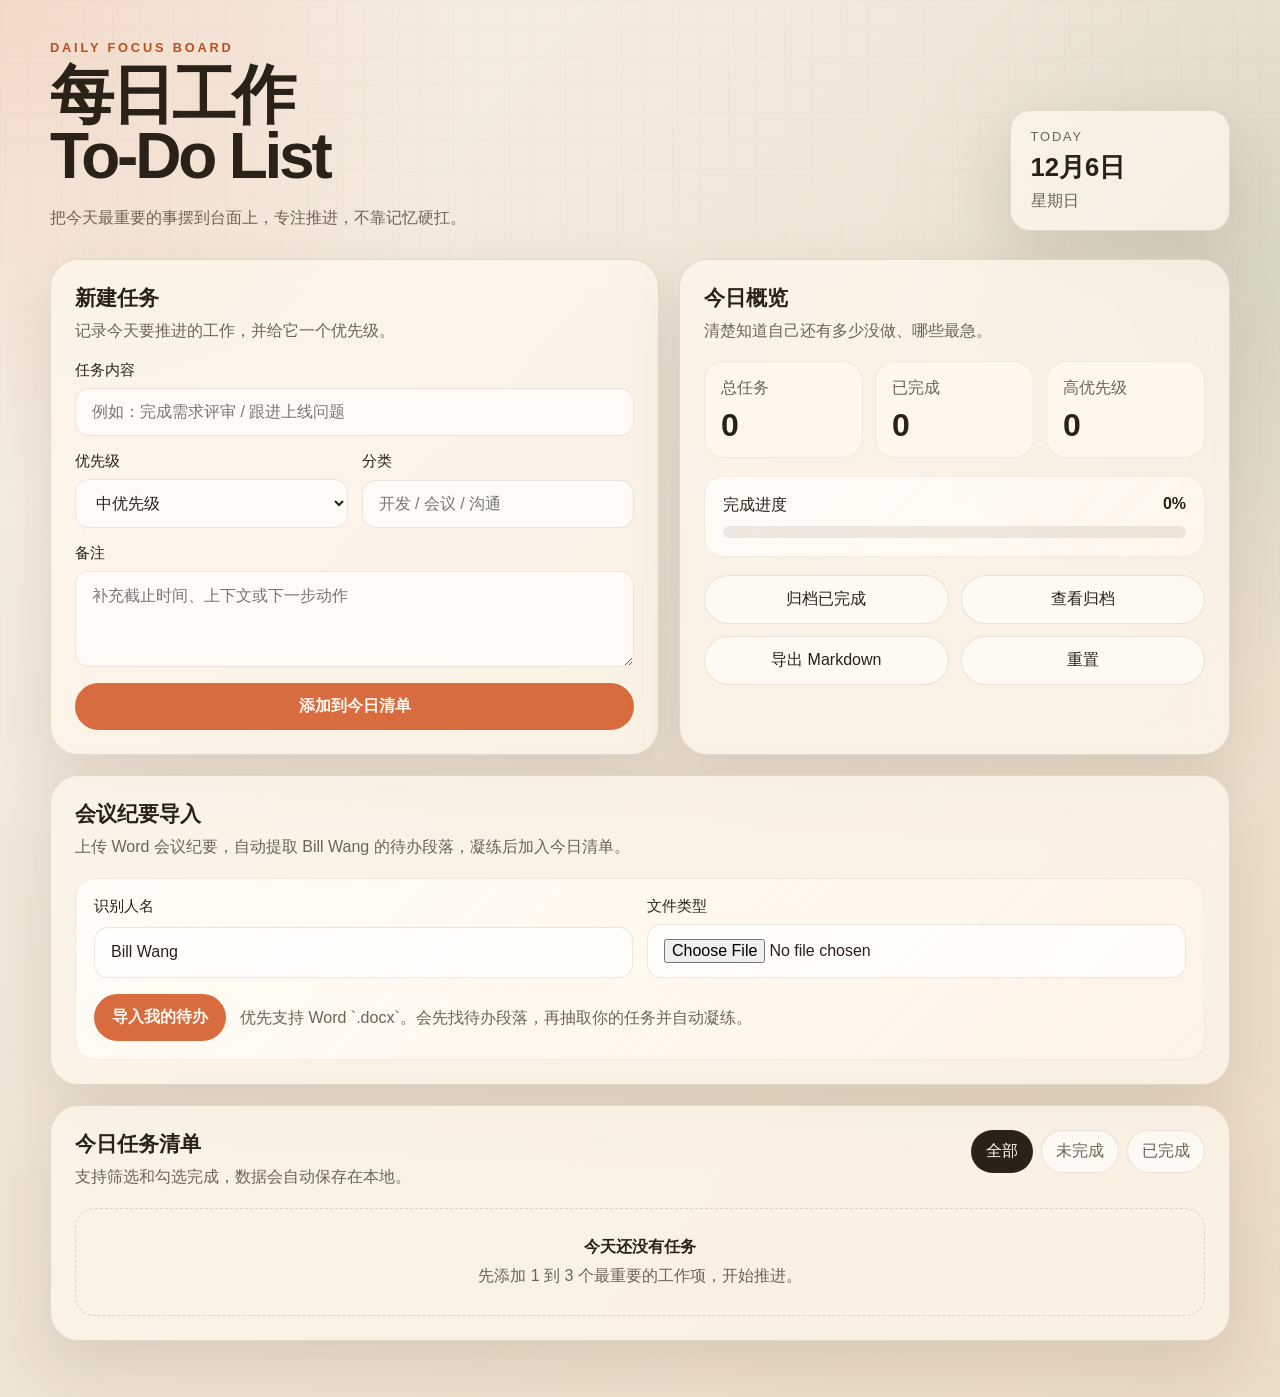
==== index.html @ 5958d1a0 "init daily work todo" ====
<!DOCTYPE html>
<html lang="zh-CN">
  <head>
    <meta charset="UTF-8" />
    <meta name="viewport" content="width=device-width, initial-scale=1.0" />
    <title>Daily Work Todo</title>
    <link rel="stylesheet" href="./styles.css" />
  </head>
  <body>
    <div class="app-shell">
      <header class="hero">
        <div class="hero__content">
          <p class="eyebrow">DAILY FOCUS BOARD</p>
          <h1>每日工作 To-Do List</h1>
          <p class="hero__text">
            把今天最重要的事摆到台面上，专注推进，不靠记忆硬扛。
          </p>
        </div>
        <div class="hero__meta">
          <div class="date-card">
            <span class="date-card__label">Today</span>
            <strong id="todayLabel"></strong>
            <span id="weekdayLabel"></span>
          </div>
        </div>
      </header>

      <main class="dashboard">
        <section class="panel panel--form">
          <div class="panel__header">
            <h2>新建任务</h2>
            <p>记录今天要推进的工作，并给它一个优先级。</p>
          </div>

          <form id="todoForm" class="todo-form">
            <label class="field">
              <span>任务内容</span>
              <input
                id="taskInput"
                name="task"
                type="text"
                maxlength="120"
                placeholder="例如：完成需求评审 / 跟进上线问题"
                required
              />
            </label>

            <div class="form-grid">
              <label class="field">
                <span>优先级</span>
                <select id="priorityInput" name="priority">
                  <option value="high">高优先级</option>
                  <option value="medium" selected>中优先级</option>
                  <option value="low">低优先级</option>
                </select>
              </label>

              <label class="field">
                <span>分类</span>
                <input
                  id="categoryInput"
                  name="category"
                  type="text"
                  maxlength="30"
                  placeholder="开发 / 会议 / 沟通"
                />
              </label>
            </div>

            <label class="field">
              <span>备注</span>
              <textarea
                id="noteInput"
                name="note"
                rows="3"
                maxlength="200"
                placeholder="补充截止时间、上下文或下一步动作"
              ></textarea>
            </label>

            <button type="submit" class="button button--primary">添加到今日清单</button>
          </form>
        </section>

        <section class="panel panel--overview">
          <div class="panel__header">
            <h2>今日概览</h2>
            <p>清楚知道自己还有多少没做、哪些最急。</p>
          </div>

          <div class="stats">
            <article class="stat-card">
              <span>总任务</span>
              <strong id="totalCount">0</strong>
            </article>
            <article class="stat-card">
              <span>已完成</span>
              <strong id="doneCount">0</strong>
            </article>
            <article class="stat-card">
              <span>高优先级</span>
              <strong id="highCount">0</strong>
            </article>
          </div>

          <div class="progress-block">
            <div class="progress-block__top">
              <span>完成进度</span>
              <strong id="progressText">0%</strong>
            </div>
            <div class="progress-bar" aria-hidden="true">
              <div id="progressFill" class="progress-bar__fill"></div>
            </div>
          </div>

          <div class="quick-actions">
            <div class="tooltip-wrap">
              <button
                id="clearDoneButton"
                class="button button--ghost quick-actions__button"
                type="button"
                aria-describedby="archiveHint"
              >
                归档已完成
              </button>
              <div id="archiveHint" class="tooltip-bubble" role="tooltip">
                已完成任务会保存在当前浏览器本地，可随时查看归档或导出 Markdown。
              </div>
            </div>
            <a
              class="button button--ghost button--link quick-actions__button"
              href="./archive.html"
            >
              查看归档
            </a>
            <button id="exportMarkdownButton" class="button button--ghost quick-actions__button" type="button">
              导出 Markdown
            </button>
            <button id="resetButton" class="button button--ghost quick-actions__button" type="button">
              重置
            </button>
          </div>
        </section>

        <section class="panel panel--import">
          <div class="panel__header">
            <h2>会议纪要导入</h2>
            <p>上传 Word 会议纪要，自动提取 Bill Wang 的待办段落，凝练后加入今日清单。</p>
          </div>

          <div class="import-card">
            <div class="form-grid">
              <label class="field">
                <span>识别人名</span>
                <input
                  id="ownerInput"
                  name="owner"
                  type="text"
                  value="Bill Wang"
                  maxlength="40"
                  placeholder="例如：Bill Wang"
                />
              </label>

              <label class="field">
                <span>文件类型</span>
                <input
                  id="fileInput"
                  name="file"
                  type="file"
                  accept=".docx,.txt,.md,.pdf"
                />
              </label>
            </div>

            <div class="import-actions">
              <button id="importButton" class="button button--primary" type="button">
                导入我的待办
              </button>
              <p id="importStatus" class="import-status">
                优先支持 Word `.docx`。会先找待办段落，再抽取你的任务并自动凝练。
              </p>
            </div>
          </div>
        </section>

        <section class="panel panel--list">
          <div class="panel__header panel__header--split">
            <div>
              <h2>今日任务清单</h2>
              <p>支持筛选和勾选完成，数据会自动保存在本地。</p>
            </div>

            <div class="filters" role="tablist" aria-label="任务筛选">
              <button class="filter is-active" data-filter="all" type="button">全部</button>
              <button class="filter" data-filter="todo" type="button">未完成</button>
              <button class="filter" data-filter="done" type="button">已完成</button>
            </div>
          </div>

          <div id="emptyState" class="empty-state">
            <strong id="emptyStateTitle">今天还没有任务</strong>
            <p id="emptyStateText">先添加 1 到 3 个最重要的工作项，开始推进。</p>
          </div>

          <ul id="todoList" class="todo-list" aria-live="polite"></ul>
        </section>
      </main>
    </div>

    <template id="todoItemTemplate">
      <li class="todo-item">
        <div class="todo-item__body">
          <label class="todo-item__main">
            <input class="todo-item__checkbox" type="checkbox" />
            <span class="todo-item__content">
              <span class="todo-item__topline">
                <strong class="todo-item__title"></strong>
                <select class="todo-item__priority" aria-label="调整优先级">
                  <option value="high">高优先级</option>
                  <option value="medium">中优先级</option>
                  <option value="low">低优先级</option>
                </select>
              </span>
              <span class="todo-item__meta"></span>
              <span class="todo-item__note"></span>
            </span>
          </label>
          <div class="todo-item__details" hidden>
            <button class="todo-item__toggle" type="button">展开详情</button>
            <p class="todo-item__detail-text"></p>
          </div>
        </div>
        <button class="todo-item__delete" type="button" aria-label="删除任务">删除</button>
      </li>
    </template>

    <script src="./script.js"></script>
  </body>
</html>
---- styles.css ----
:root {
  --bg: #f5efe4;
  --panel: rgba(255, 248, 237, 0.72);
  --panel-strong: #fff7ec;
  --line: rgba(88, 64, 37, 0.14);
  --text: #2a2118;
  --muted: #6e6254;
  --accent: #d96c3f;
  --accent-strong: #b84f24;
  --green: #2d7a57;
  --yellow: #d9a52f;
  --shadow: 0 24px 60px rgba(72, 48, 25, 0.12);
  --radius-xl: 28px;
  --radius-lg: 20px;
  --radius-md: 14px;
}

* {
  box-sizing: border-box;
}

body {
  margin: 0;
  min-height: 100vh;
  font-family: "Avenir Next", "Segoe UI", "PingFang SC", "Hiragino Sans GB", "Microsoft YaHei", sans-serif;
  color: var(--text);
  background:
    radial-gradient(circle at top left, rgba(217, 108, 63, 0.18), transparent 26%),
    radial-gradient(circle at right 20%, rgba(45, 122, 87, 0.12), transparent 24%),
    linear-gradient(135deg, #f8f2e8 0%, #efe3d3 48%, #eadbc6 100%);
}

body::before {
  content: "";
  position: fixed;
  inset: 0;
  pointer-events: none;
  background-image:
    linear-gradient(rgba(88, 64, 37, 0.03) 1px, transparent 1px),
    linear-gradient(90deg, rgba(88, 64, 37, 0.03) 1px, transparent 1px);
  background-size: 28px 28px;
  mask-image: linear-gradient(to bottom, rgba(0, 0, 0, 0.55), transparent 92%);
}

.app-shell {
  width: min(1180px, calc(100% - 32px));
  margin: 0 auto;
  padding: 40px 0 56px;
}

.hero {
  display: flex;
  justify-content: space-between;
  gap: 24px;
  align-items: end;
  margin-bottom: 28px;
}

.eyebrow {
  margin: 0 0 10px;
  color: var(--accent-strong);
  font-size: 0.8rem;
  font-weight: 700;
  letter-spacing: 0.22em;
}

h1,
h2,
p {
  margin: 0;
}

h1 {
  font-size: clamp(2.4rem, 5vw, 4.8rem);
  line-height: 0.96;
  letter-spacing: -0.05em;
  max-width: 8ch;
}

.hero__text {
  max-width: 520px;
  margin-top: 16px;
  color: var(--muted);
  font-size: 1.02rem;
  line-height: 1.65;
}

.date-card,
.panel {
  backdrop-filter: blur(14px);
  -webkit-backdrop-filter: blur(14px);
  background: var(--panel);
  border: 1px solid var(--line);
  box-shadow: var(--shadow);
}

.date-card {
  min-width: 220px;
  padding: 18px 20px;
  border-radius: var(--radius-lg);
  display: grid;
  gap: 6px;
}

.date-card__label {
  font-size: 0.8rem;
  color: var(--muted);
  text-transform: uppercase;
  letter-spacing: 0.15em;
}

.date-card strong {
  font-size: 1.6rem;
}

.date-card span:last-child {
  color: var(--muted);
}

.dashboard {
  display: grid;
  grid-template-columns: 1.05fr 0.95fr;
  gap: 20px;
}

.panel {
  border-radius: var(--radius-xl);
  padding: 24px;
}

.panel--list {
  grid-column: 1 / -1;
}

.panel--import {
  grid-column: 1 / -1;
}

.hero--archive h1 {
  max-width: 12ch;
}

.panel__header {
  margin-bottom: 18px;
}

.panel__header h2 {
  font-size: 1.3rem;
  margin-bottom: 6px;
}

.panel__header p {
  color: var(--muted);
  line-height: 1.6;
}

.panel__header--split {
  display: flex;
  justify-content: space-between;
  gap: 20px;
  align-items: start;
}

.todo-form {
  display: grid;
  gap: 16px;
}

.form-grid {
  display: grid;
  grid-template-columns: repeat(2, minmax(0, 1fr));
  gap: 14px;
}

.field {
  display: grid;
  gap: 8px;
}

.field span {
  font-size: 0.92rem;
  font-weight: 500;
}

input,
select,
textarea,
button {
  font: inherit;
}

input,
select,
textarea {
  width: 100%;
  border: 1px solid rgba(88, 64, 37, 0.12);
  background: rgba(255, 255, 255, 0.66);
  color: var(--text);
  border-radius: var(--radius-md);
  padding: 14px 16px;
  outline: none;
  transition: border-color 180ms ease, transform 180ms ease, box-shadow 180ms ease;
}

input:focus,
select:focus,
textarea:focus {
  border-color: rgba(217, 108, 63, 0.8);
  box-shadow: 0 0 0 4px rgba(217, 108, 63, 0.12);
}

textarea {
  resize: vertical;
  min-height: 96px;
}

.button {
  border: 0;
  border-radius: 999px;
  padding: 13px 18px;
  cursor: pointer;
  transition: transform 180ms ease, opacity 180ms ease, background-color 180ms ease;
}

.button--link {
  display: inline-flex;
  align-items: center;
  justify-content: center;
  text-decoration: none;
}

.button:hover,
.filter:hover,
.todo-item__delete:hover {
  transform: translateY(-1px);
}

.button--primary {
  background: var(--accent);
  color: #fff8f1;
  font-weight: 700;
}

.button--primary:hover {
  background: var(--accent-strong);
}

.button--ghost {
  background: rgba(255, 255, 255, 0.55);
  color: var(--text);
  border: 1px solid rgba(88, 64, 37, 0.12);
}

.stats {
  display: grid;
  grid-template-columns: repeat(3, minmax(0, 1fr));
  gap: 12px;
}

.stat-card {
  padding: 16px;
  border-radius: var(--radius-lg);
  background: var(--panel-strong);
  border: 1px solid rgba(88, 64, 37, 0.08);
}

.stat-card span {
  display: block;
  color: var(--muted);
  margin-bottom: 10px;
}

.stat-card strong {
  font-size: 2rem;
  line-height: 1;
}

.progress-block {
  margin-top: 18px;
  padding: 18px;
  border-radius: var(--radius-lg);
  background: linear-gradient(135deg, rgba(255, 255, 255, 0.7), rgba(255, 247, 236, 0.95));
  border: 1px solid rgba(88, 64, 37, 0.08);
}

.progress-block__top {
  display: flex;
  justify-content: space-between;
  margin-bottom: 10px;
}

.progress-bar {
  height: 12px;
  border-radius: 999px;
  background: rgba(88, 64, 37, 0.1);
  overflow: hidden;
}

.progress-bar__fill {
  width: 0;
  height: 100%;
  border-radius: inherit;
  background: linear-gradient(90deg, #2d7a57, #71b77d);
  transition: width 220ms ease;
}

.quick-actions {
  display: grid;
  grid-template-columns: repeat(2, minmax(180px, 1fr));
  gap: 12px;
  margin-top: 18px;
  align-items: start;
}

.quick-actions__button {
  width: 100%;
  min-height: 48px;
  white-space: nowrap;
}

.tooltip-wrap {
  position: relative;
}

.tooltip-bubble {
  position: absolute;
  left: 0;
  top: calc(100% + 10px);
  z-index: 10;
  width: min(320px, calc(100vw - 64px));
  padding: 12px 14px;
  border-radius: 14px;
  background: #2f2419;
  color: #fff8f1;
  font-size: 0.88rem;
  line-height: 1.55;
  box-shadow: 0 18px 36px rgba(31, 21, 12, 0.18);
  opacity: 0;
  transform: translateY(-4px);
  pointer-events: none;
  transition: opacity 180ms ease, transform 180ms ease;
}

.tooltip-bubble::before {
  content: "";
  position: absolute;
  left: 22px;
  bottom: 100%;
  border-width: 7px;
  border-style: solid;
  border-color: transparent transparent #2f2419 transparent;
}

.tooltip-wrap:hover .tooltip-bubble,
.tooltip-wrap:focus-within .tooltip-bubble {
  opacity: 1;
  transform: translateY(0);
}

.import-card {
  padding: 18px;
  border-radius: var(--radius-lg);
  background: linear-gradient(135deg, rgba(255, 252, 246, 0.95), rgba(255, 244, 231, 0.72));
  border: 1px solid rgba(88, 64, 37, 0.08);
}

.import-actions {
  display: flex;
  align-items: center;
  gap: 14px;
  margin-top: 16px;
}

.import-status {
  color: var(--muted);
  line-height: 1.6;
}

.import-status.is-success {
  color: var(--green);
}

.import-status.is-error {
  color: var(--accent-strong);
}

.filters {
  display: inline-flex;
  flex-wrap: wrap;
  gap: 8px;
}

.filter {
  border: 1px solid rgba(88, 64, 37, 0.12);
  background: rgba(255, 255, 255, 0.58);
  color: var(--muted);
  border-radius: 999px;
  padding: 10px 14px;
  cursor: pointer;
}

.filter.is-active {
  background: var(--text);
  color: #fff8f1;
}

.empty-state {
  padding: 28px 22px;
  text-align: center;
  border-radius: var(--radius-lg);
  border: 1px dashed rgba(88, 64, 37, 0.18);
  color: var(--muted);
}

.empty-state strong {
  display: block;
  margin-bottom: 8px;
  color: var(--text);
}

.archive-groups {
  display: grid;
  gap: 18px;
}

.archive-group {
  padding: 20px;
  border-radius: var(--radius-lg);
  background: rgba(255, 251, 245, 0.78);
  border: 1px solid rgba(88, 64, 37, 0.08);
}

.archive-group__title {
  margin: 0 0 12px;
  font-size: 1.15rem;
}

.archive-list {
  margin: 0;
  padding-left: 18px;
  display: grid;
  gap: 12px;
}

.archive-list__item p {
  margin: 6px 0 0;
  color: var(--muted);
  line-height: 1.6;
}

.archive-list__detail {
  white-space: pre-wrap;
}

.todo-list {
  list-style: none;
  padding: 0;
  margin: 0;
  display: grid;
  gap: 12px;
}

.todo-item {
  display: flex;
  justify-content: space-between;
  gap: 16px;
  align-items: start;
  padding: 18px;
  border-radius: 18px;
  background: rgba(255, 251, 245, 0.86);
  border: 1px solid rgba(88, 64, 37, 0.1);
  animation: rise 220ms ease;
}

.todo-item__body {
  flex: 1;
  min-width: 0;
}

.todo-item.is-done {
  opacity: 0.72;
}

.todo-item.is-done .todo-item__title {
  text-decoration: line-through;
}

.todo-item__main {
  display: flex;
  gap: 14px;
  align-items: start;
  flex: 1;
  cursor: pointer;
}

.todo-item__checkbox {
  width: 20px;
  height: 20px;
  margin-top: 4px;
  accent-color: var(--green);
}

.todo-item__content {
  min-width: 0;
  display: grid;
  gap: 8px;
}

.todo-item__topline {
  display: flex;
  flex-wrap: wrap;
  gap: 10px;
  align-items: center;
  justify-content: space-between;
}

.todo-item__title {
  font-size: 1.05rem;
  flex: 1;
}

.todo-item__priority {
  width: auto;
  min-width: 116px;
  padding: 8px 12px;
  border-radius: 999px;
  font-size: 0.8rem;
  font-weight: 700;
  background: rgba(255, 255, 255, 0.88);
}

.todo-item__priority[data-priority="high"] {
  background: rgba(217, 108, 63, 0.14);
  color: var(--accent-strong);
}

.todo-item__priority[data-priority="medium"] {
  background: rgba(217, 165, 47, 0.14);
  color: #9a6e10;
}

.todo-item__priority[data-priority="low"] {
  background: rgba(45, 122, 87, 0.12);
  color: var(--green);
}

.todo-item__meta,
.todo-item__note {
  color: var(--muted);
  line-height: 1.55;
}

.todo-item__details {
  margin-left: 34px;
  margin-top: 8px;
}

.todo-item__toggle {
  padding: 0;
  border: 0;
  background: transparent;
  color: var(--accent-strong);
  cursor: pointer;
  font-weight: 600;
}

.todo-item__detail-text {
  margin-top: 10px;
  padding: 12px 14px;
  border-radius: 14px;
  background: rgba(255, 247, 236, 0.92);
  border: 1px solid rgba(88, 64, 37, 0.08);
  color: var(--muted);
  line-height: 1.7;
  white-space: pre-wrap;
}

.todo-item__delete {
  border: 0;
  background: transparent;
  color: var(--accent-strong);
  cursor: pointer;
  padding: 8px 4px;
}

@keyframes rise {
  from {
    opacity: 0;
    transform: translateY(8px);
  }
  to {
    opacity: 1;
    transform: translateY(0);
  }
}

@media (max-width: 900px) {
  .hero,
  .panel__header--split,
  .quick-actions,
  .import-actions {
    flex-direction: column;
    align-items: stretch;
  }

  .dashboard {
    grid-template-columns: 1fr;
  }

  h1 {
    max-width: none;
  }
}

@media (max-width: 640px) {
  .app-shell {
    width: min(100% - 20px, 100%);
    padding-top: 20px;
    padding-bottom: 28px;
  }

  .panel {
    padding: 18px;
    border-radius: 22px;
  }

  .stats,
  .form-grid {
    grid-template-columns: 1fr;
  }

  .quick-actions {
    grid-template-columns: 1fr;
  }

  .todo-item {
    flex-direction: column;
  }

  .todo-item__delete {
    padding-top: 0;
  }
}
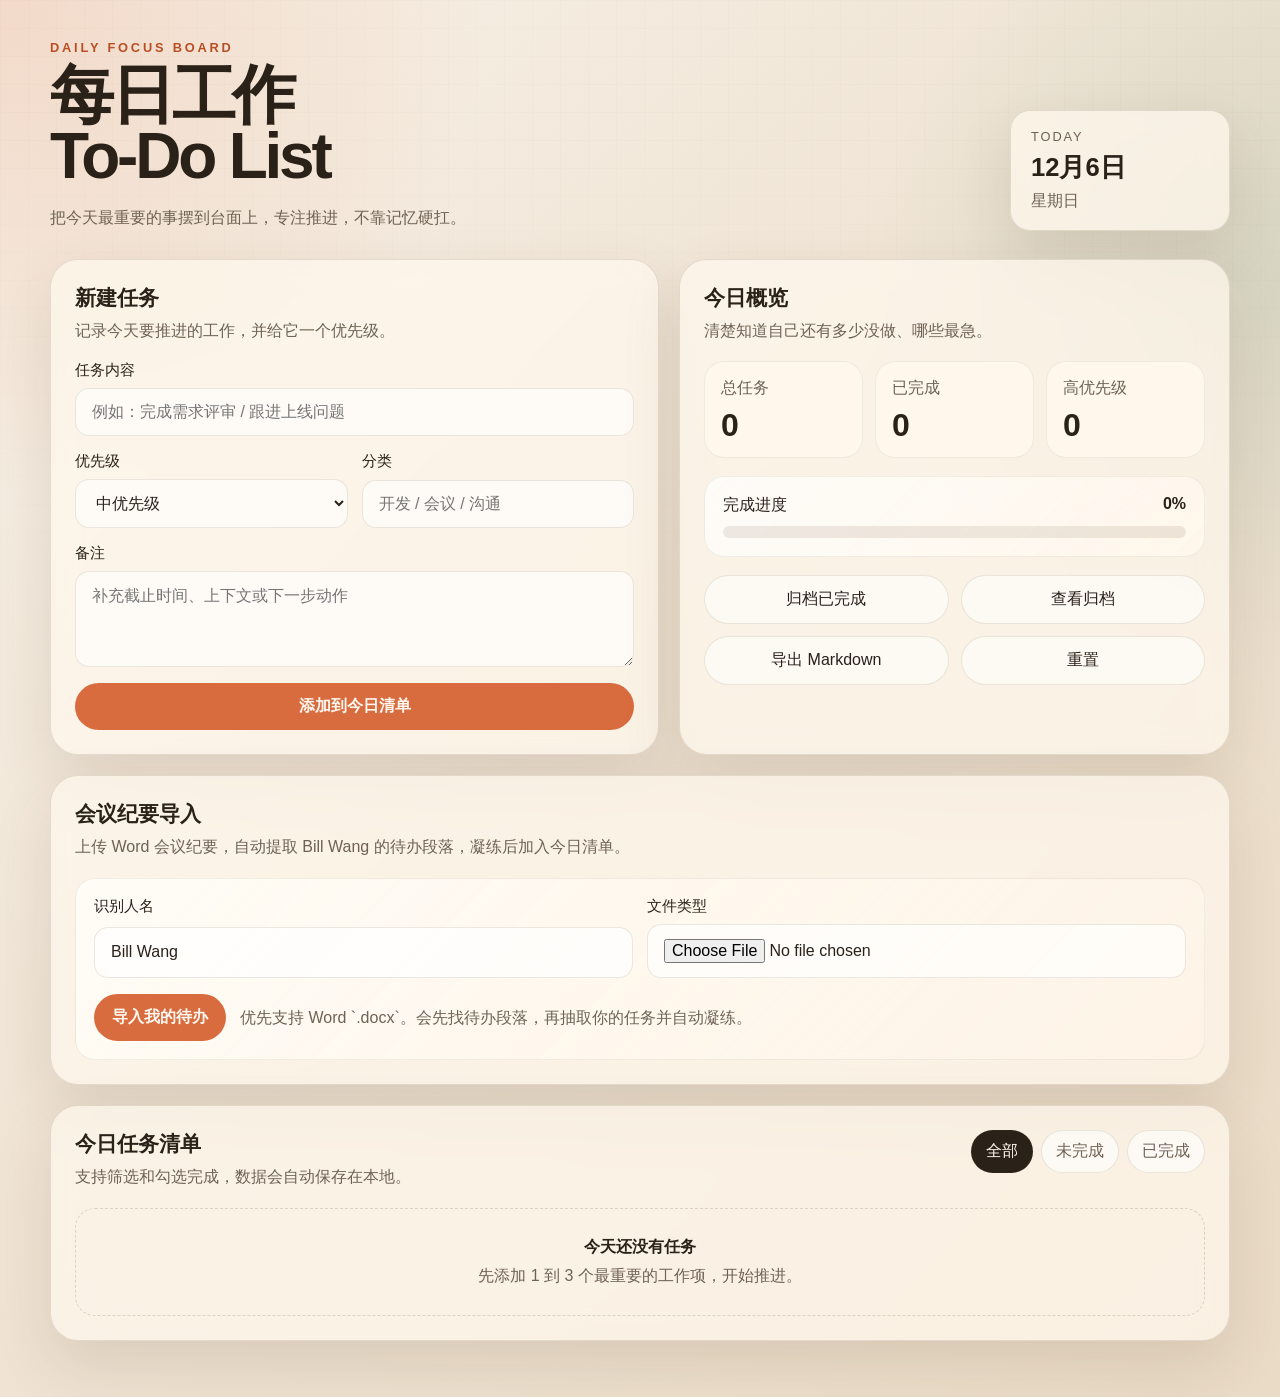
==== commit 8d2833fb: "allow editing todo title and detail" ====
--- a/index.html
+++ b/index.html
@@ -215,7 +215,7 @@
             <input class="todo-item__checkbox" type="checkbox" />
             <span class="todo-item__content">
               <span class="todo-item__topline">
-                <strong class="todo-item__title"></strong>
+                <input class="todo-item__title-input" type="text" maxlength="120" aria-label="编辑任务标题" />
                 <select class="todo-item__priority" aria-label="调整优先级">
                   <option value="high">高优先级</option>
                   <option value="medium">中优先级</option>
@@ -228,7 +228,7 @@
           </label>
           <div class="todo-item__details" hidden>
             <button class="todo-item__toggle" type="button">展开详情</button>
-            <p class="todo-item__detail-text"></p>
+            <textarea class="todo-item__detail-input" rows="4" maxlength="500" aria-label="编辑任务详情"></textarea>
           </div>
         </div>
         <button class="todo-item__delete" type="button" aria-label="删除任务">删除</button>
--- a/styles.css
+++ b/styles.css
@@ -481,7 +481,7 @@
   opacity: 0.72;
 }
 
-.todo-item.is-done .todo-item__title {
+.todo-item.is-done .todo-item__title-input {
   text-decoration: line-through;
 }
 
@@ -514,9 +514,22 @@
   justify-content: space-between;
 }
 
-.todo-item__title {
+.todo-item__title-input {
   font-size: 1.05rem;
   flex: 1;
+  width: 100%;
+  padding: 0;
+  border: 0;
+  background: transparent;
+  font-weight: 700;
+  color: var(--text);
+  border-radius: 0;
+  box-shadow: none;
+}
+
+.todo-item__title-input:focus {
+  box-shadow: none;
+  border: 0;
 }
 
 .todo-item__priority {
@@ -564,7 +577,7 @@
   font-weight: 600;
 }
 
-.todo-item__detail-text {
+.todo-item__detail-input {
   margin-top: 10px;
   padding: 12px 14px;
   border-radius: 14px;
@@ -573,6 +586,7 @@
   color: var(--muted);
   line-height: 1.7;
   white-space: pre-wrap;
+  min-height: 110px;
 }
 
 .todo-item__delete {
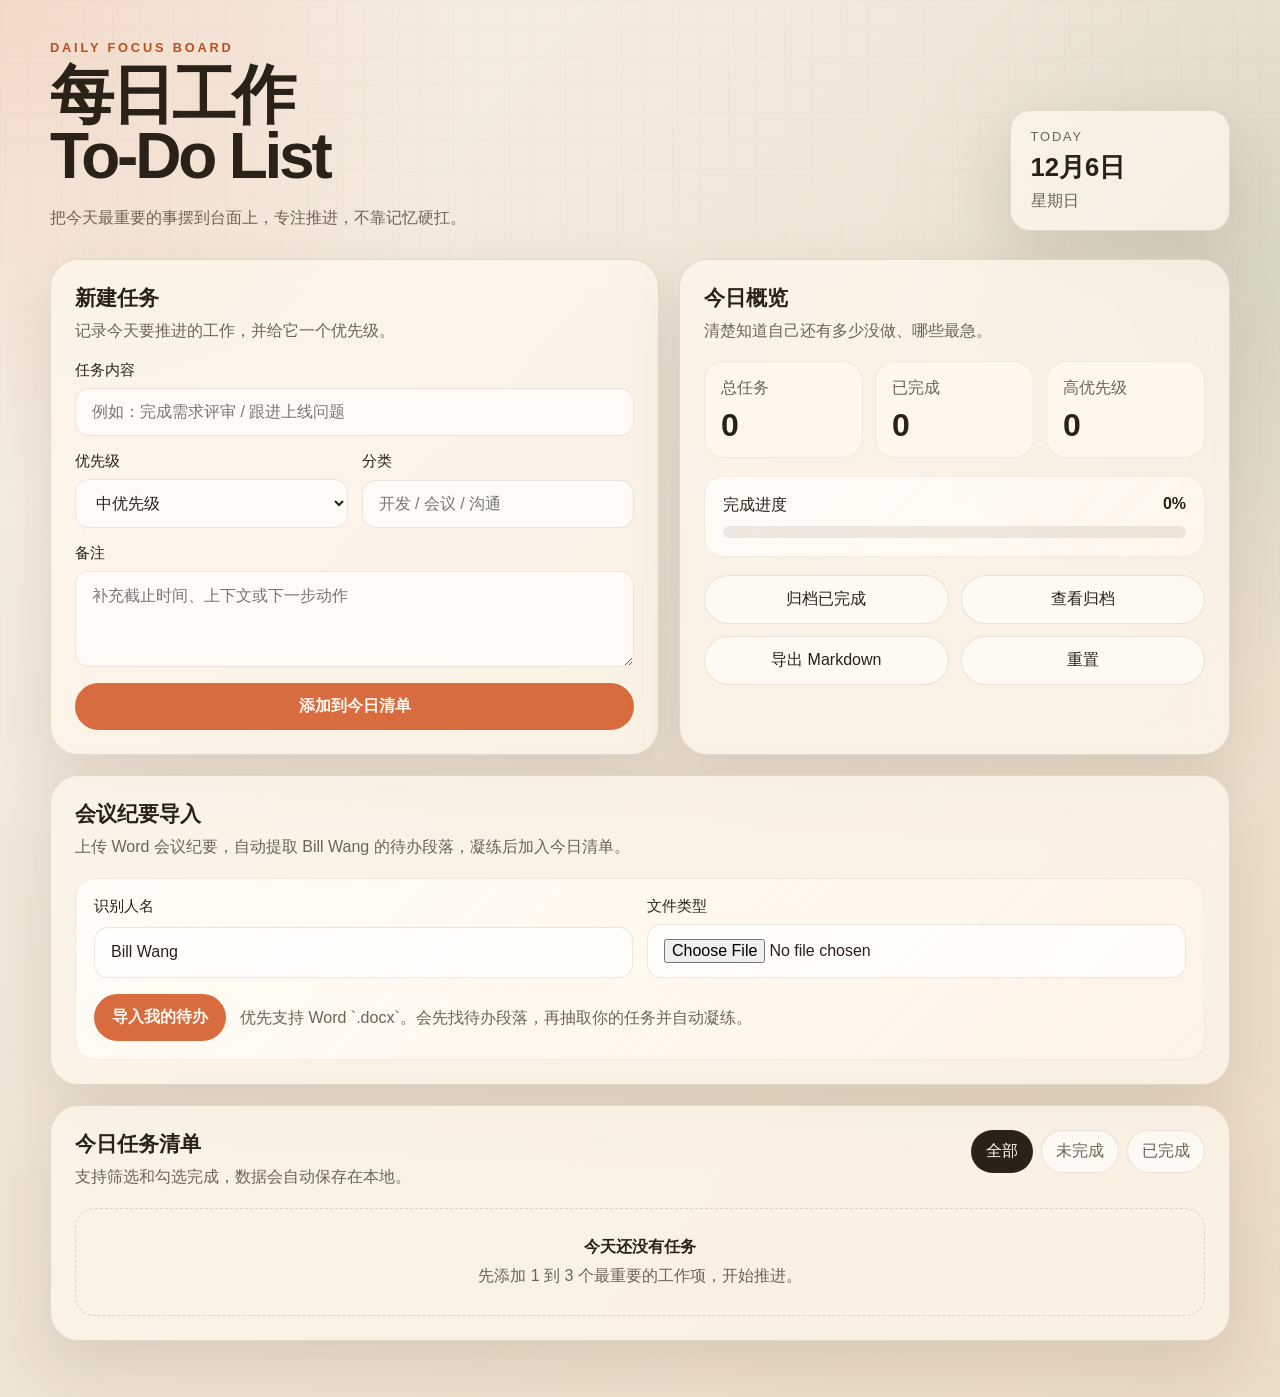
==== commit ba1419a7: "move priority next to delete action" ====
--- a/index.html
+++ b/index.html
@@ -215,12 +215,7 @@
             <input class="todo-item__checkbox" type="checkbox" />
             <span class="todo-item__content">
               <span class="todo-item__topline">
-                <input class="todo-item__title-input" type="text" maxlength="120" aria-label="编辑任务标题" />
-                <select class="todo-item__priority" aria-label="调整优先级">
-                  <option value="high">高优先级</option>
-                  <option value="medium">中优先级</option>
-                  <option value="low">低优先级</option>
-                </select>
+                <textarea class="todo-item__title-input" rows="1" maxlength="120" aria-label="编辑任务标题"></textarea>
               </span>
               <span class="todo-item__meta"></span>
               <span class="todo-item__note"></span>
@@ -231,7 +226,14 @@
             <textarea class="todo-item__detail-input" rows="4" maxlength="500" aria-label="编辑任务详情"></textarea>
           </div>
         </div>
-        <button class="todo-item__delete" type="button" aria-label="删除任务">删除</button>
+        <div class="todo-item__actions">
+          <select class="todo-item__priority" aria-label="调整优先级">
+            <option value="high">高优先级</option>
+            <option value="medium">中优先级</option>
+            <option value="low">低优先级</option>
+          </select>
+          <button class="todo-item__delete" type="button" aria-label="删除任务">删除</button>
+        </div>
       </li>
     </template>
 
--- a/styles.css
+++ b/styles.css
@@ -477,6 +477,13 @@
   min-width: 0;
 }
 
+.todo-item__actions {
+  display: grid;
+  gap: 10px;
+  justify-items: end;
+  flex: 0 0 132px;
+}
+
 .todo-item.is-done {
   opacity: 0.72;
 }
@@ -507,17 +514,12 @@
 }
 
 .todo-item__topline {
-  display: flex;
-  flex-wrap: wrap;
-  gap: 10px;
-  align-items: center;
-  justify-content: space-between;
+  display: block;
 }
 
 .todo-item__title-input {
   font-size: 1.05rem;
-  flex: 1;
-  width: 100%;
+  min-width: 0;
   padding: 0;
   border: 0;
   background: transparent;
@@ -525,6 +527,10 @@
   color: var(--text);
   border-radius: 0;
   box-shadow: none;
+  resize: none;
+  overflow: hidden;
+  line-height: 1.35;
+  white-space: pre-wrap;
 }
 
 .todo-item__title-input:focus {
@@ -533,8 +539,8 @@
 }
 
 .todo-item__priority {
-  width: auto;
-  min-width: 116px;
+  width: 132px;
+  min-width: 132px;
   padding: 8px 12px;
   border-radius: 999px;
   font-size: 0.8rem;
@@ -647,10 +653,21 @@
     grid-template-columns: 1fr;
   }
 
+  .todo-item__topline {
+    display: block;
+  }
+
   .todo-item {
     flex-direction: column;
   }
 
+  .todo-item__actions {
+    width: 100%;
+    grid-template-columns: repeat(2, minmax(0, max-content));
+    justify-content: space-between;
+    justify-items: stretch;
+  }
+
   .todo-item__delete {
     padding-top: 0;
   }
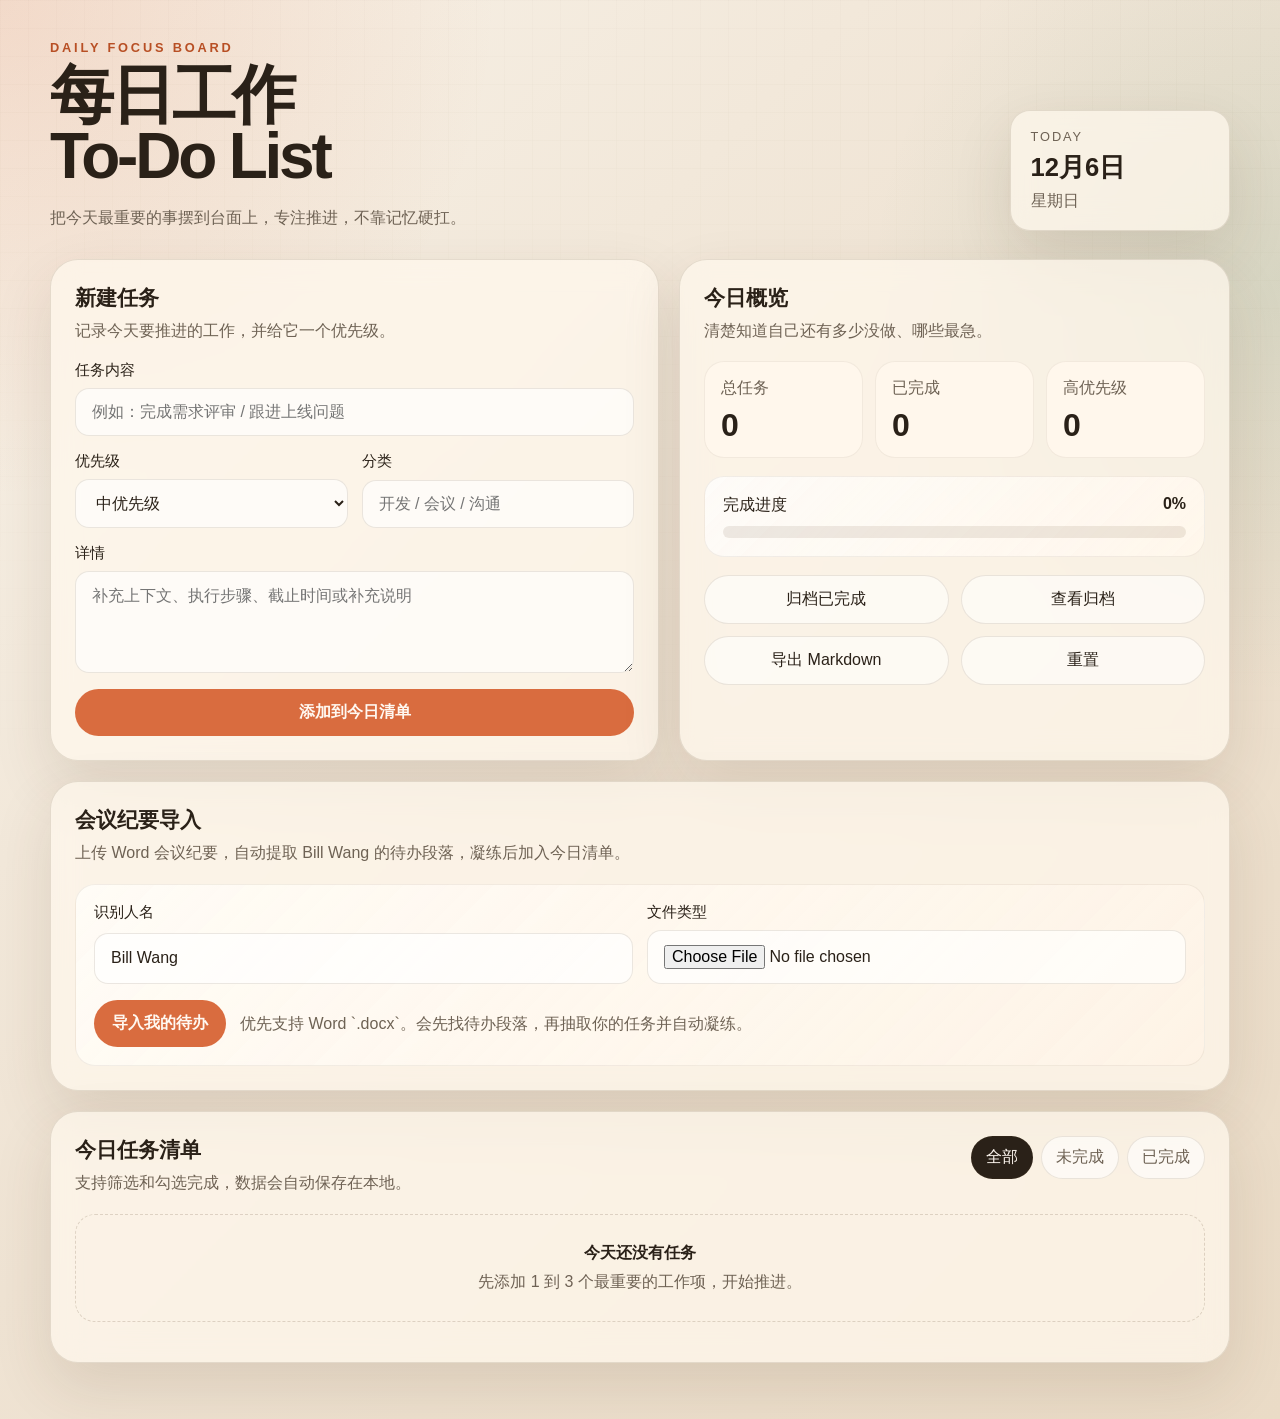
==== commit 740590a5: "merge note into detail field" ====
--- a/index.html
+++ b/index.html
@@ -68,13 +68,13 @@
             </div>
 
             <label class="field">
-              <span>备注</span>
+              <span>详情</span>
               <textarea
                 id="noteInput"
                 name="note"
-                rows="3"
-                maxlength="200"
-                placeholder="补充截止时间、上下文或下一步动作"
+                rows="4"
+                maxlength="500"
+                placeholder="补充上下文、执行步骤、截止时间或补充说明"
               ></textarea>
             </label>
 
--- a/styles.css
+++ b/styles.css
@@ -442,14 +442,67 @@
   gap: 12px;
 }
 
+.archive-list__top {
+  display: flex;
+  justify-content: space-between;
+  gap: 12px;
+  align-items: start;
+}
+
+.archive-list__actions {
+  display: grid;
+  gap: 10px;
+  justify-items: end;
+  flex: 0 0 132px;
+}
+
+.archive-list__title-input {
+  width: 100%;
+  min-width: 0;
+  padding: 0;
+  border: 0;
+  background: transparent;
+  color: var(--text);
+  font-size: 1.02rem;
+  font-weight: 700;
+  line-height: 1.4;
+  resize: none;
+  overflow: hidden;
+  box-shadow: none;
+}
+
+.archive-list__title-input:focus {
+  box-shadow: none;
+  border: 0;
+}
+
+.archive-list__priority {
+  width: 132px;
+  min-width: 132px;
+  padding: 8px 12px;
+  border-radius: 999px;
+}
+
+.archive-list__delete {
+  border: 0;
+  background: transparent;
+  color: var(--accent-strong);
+  cursor: pointer;
+  font-weight: 600;
+}
+
 .archive-list__item p {
   margin: 6px 0 0;
   color: var(--muted);
   line-height: 1.6;
 }
 
-.archive-list__detail {
+.archive-list__detail-input {
+  margin-top: 10px;
+  min-height: 110px;
   white-space: pre-wrap;
+  line-height: 1.7;
+}
 }
 
 .todo-list {
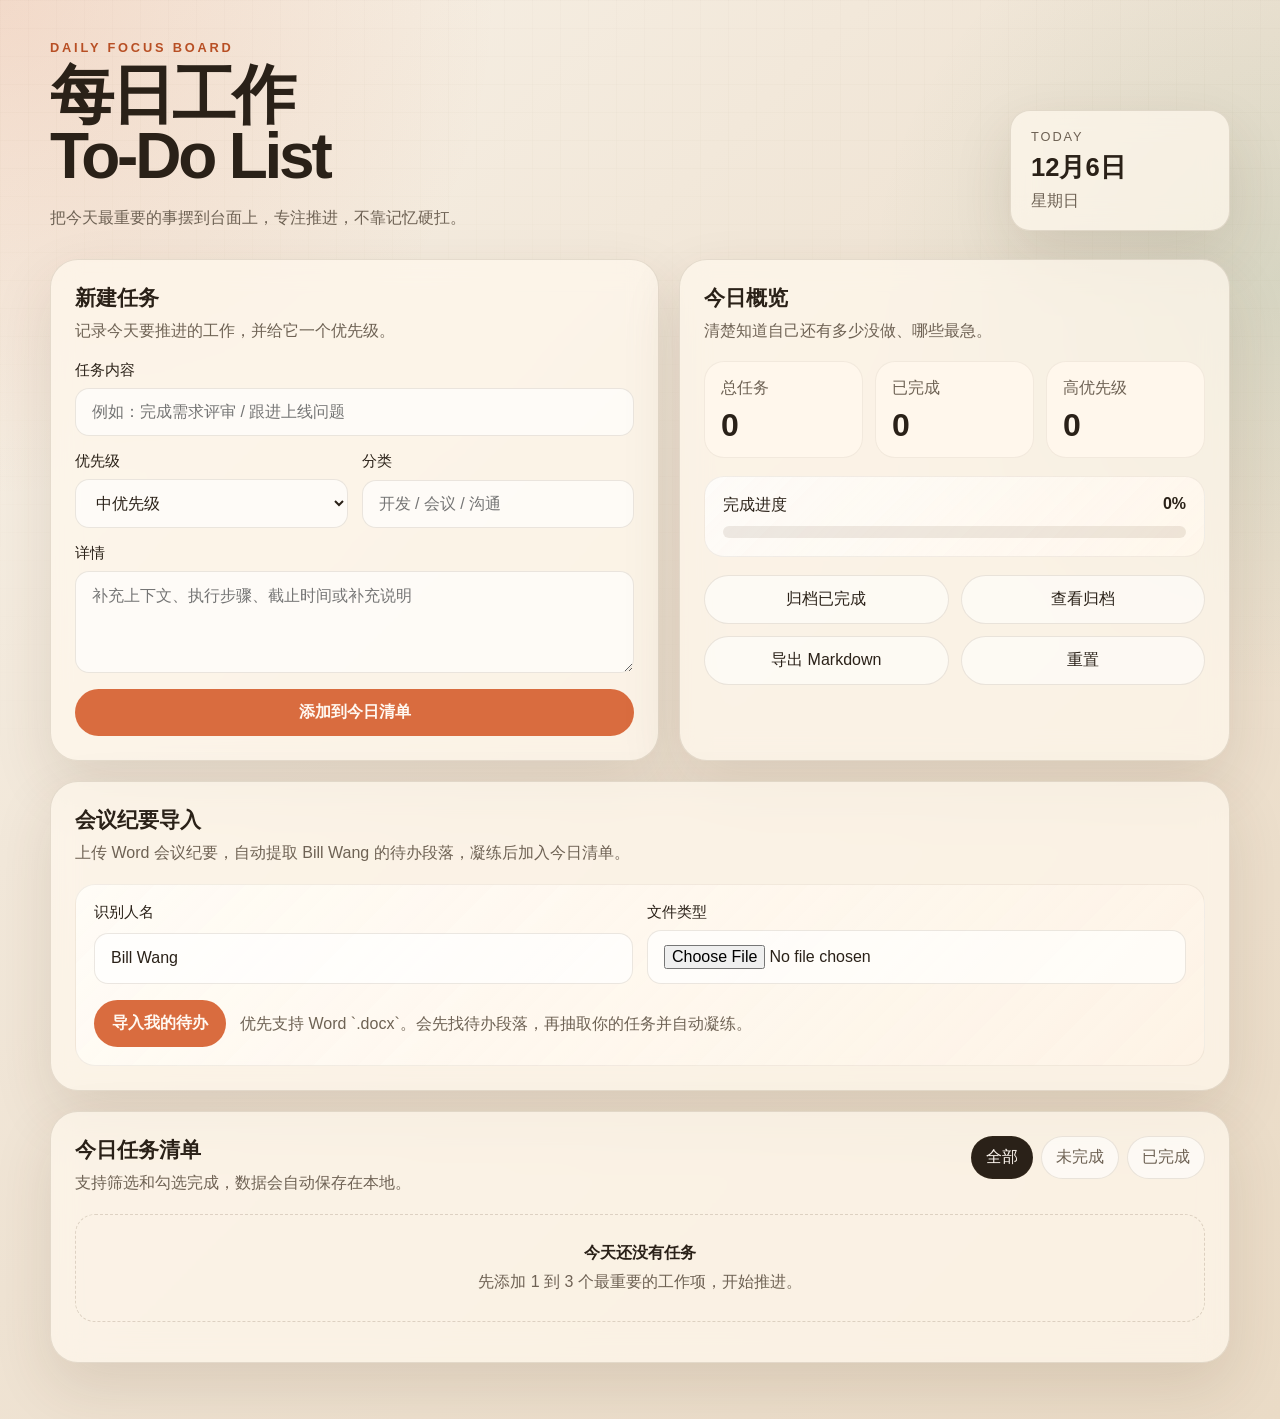
==== commit 3a181093: "show todo detail inline" ====
--- a/index.html
+++ b/index.html
@@ -217,14 +217,11 @@
               <span class="todo-item__topline">
                 <textarea class="todo-item__title-input" rows="1" maxlength="120" aria-label="编辑任务标题"></textarea>
               </span>
+              <textarea class="todo-item__detail-input" rows="4" maxlength="500" aria-label="编辑任务详情"></textarea>
               <span class="todo-item__meta"></span>
               <span class="todo-item__note"></span>
             </span>
           </label>
-          <div class="todo-item__details" hidden>
-            <button class="todo-item__toggle" type="button">展开详情</button>
-            <textarea class="todo-item__detail-input" rows="4" maxlength="500" aria-label="编辑任务详情"></textarea>
-          </div>
         </div>
         <div class="todo-item__actions">
           <select class="todo-item__priority" aria-label="调整优先级">
--- a/styles.css
+++ b/styles.css
@@ -622,30 +622,23 @@
   line-height: 1.55;
 }
 
-.todo-item__details {
-  margin-left: 34px;
-  margin-top: 8px;
-}
-
-.todo-item__toggle {
+.todo-item__detail-input {
+  margin-top: 4px;
   padding: 0;
-  border: 0;
+  border-radius: 14px;
   background: transparent;
-  color: var(--accent-strong);
-  cursor: pointer;
-  font-weight: 600;
-}
-
-.todo-item__detail-input {
-  margin-top: 10px;
-  padding: 12px 14px;
-  border-radius: 14px;
-  background: rgba(255, 247, 236, 0.92);
-  border: 1px solid rgba(88, 64, 37, 0.08);
+  border: 0;
   color: var(--muted);
   line-height: 1.7;
   white-space: pre-wrap;
-  min-height: 110px;
+  min-height: 72px;
+  resize: vertical;
+  box-shadow: none;
+}
+
+.todo-item__detail-input:focus {
+  border: 0;
+  box-shadow: none;
 }
 
 .todo-item__delete {
